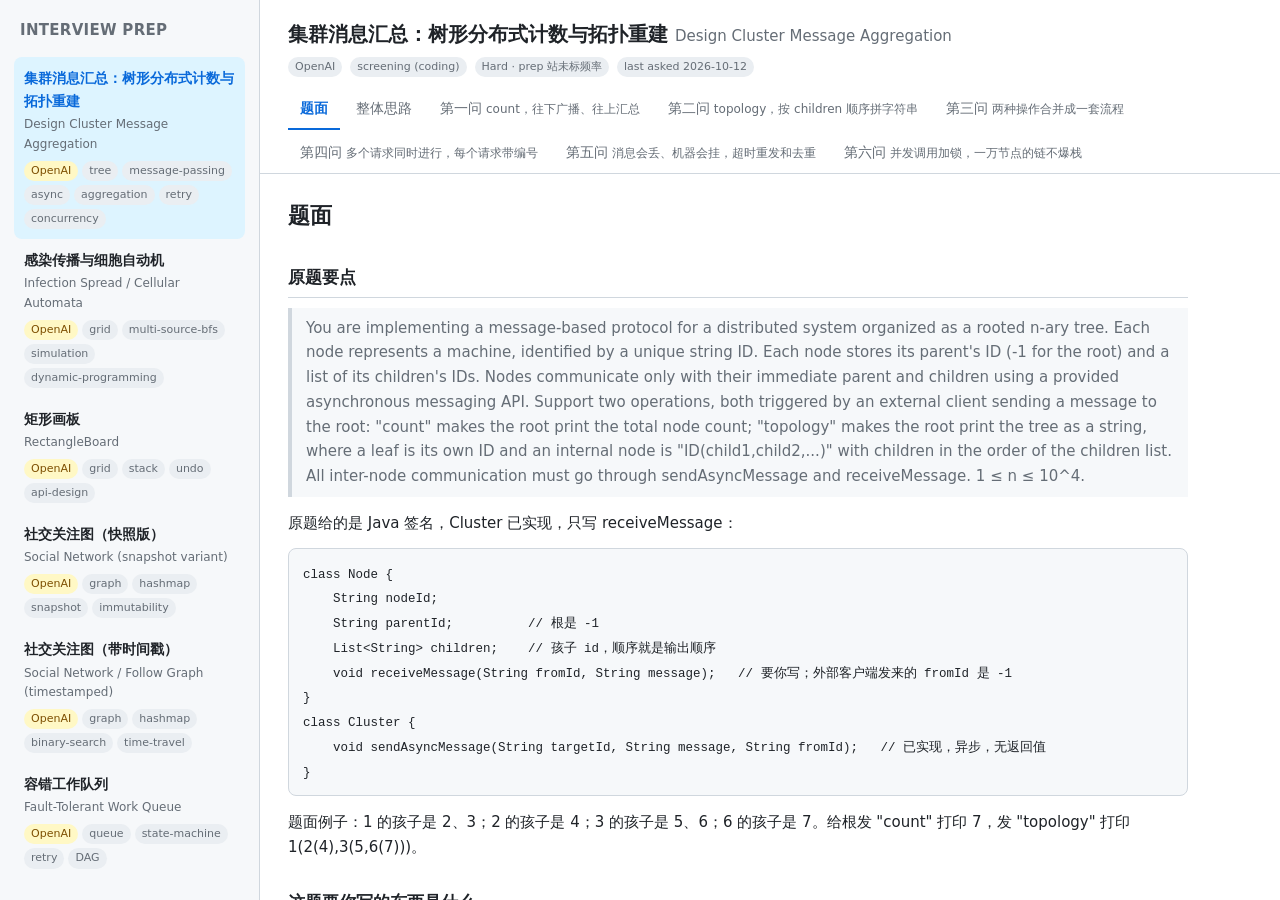
==== site/index.html @ 83093377 "interviewPrep: 题库站源码、六道题与 GitHub Pages 发布脚本 Co-Authored-By: Claude Fable 5.1 <noreply@anthropic.com>" ====
<!doctype html>
<html lang="zh-CN">
<head>
<meta charset="utf-8">
<meta name="viewport" content="width=device-width, initial-scale=1">
<title>Interview Prep</title>
<link rel="stylesheet" href="style.css?v=1792081049">
</head>
<body>
<div id="app"></div>
<script src="data.js?v=1792081049"></script>
<script src="app.js?v=1792081049"></script>
</body>
</html>
---- site/style.css ----
:root {
  --bg: #ffffff;
  --bg-soft: #f6f8fa;
  --border: #d0d7de;
  --text: #1f2328;
  --muted: #656d76;
  --accent: #0969da;
  --accent-soft: #ddf4ff;
  --add-bg: #e6ffec;
  --add-strong: #abf2bc;
  --del-bg: #ffebe9;
  --del-strong: #ffc1bd;
  --fold-bg: #f1f8ff;
  --ok: #1a7f37;
  --bad: #cf222e;
  --mono: "SF Mono", Menlo, Consolas, "Liberation Mono", monospace;
  --sans: -apple-system, system-ui, "PingFang SC", "Hiragino Sans GB", "Noto Sans CJK SC", "Microsoft YaHei", sans-serif;
}

* { box-sizing: border-box; }
html, body { margin: 0; height: 100%; }
body { font-family: var(--sans); color: var(--text); background: var(--bg); font-size: 15px; line-height: 1.65; }

#app { display: grid; grid-template-columns: 260px 1fr; height: 100vh; }

/* ---------------- sidebar ---------------- */
.sidebar { border-right: 1px solid var(--border); background: var(--bg-soft); padding: 18px 14px; overflow: auto; }
.sidebar h1 { font-size: 15px; margin: 0 0 14px 6px; letter-spacing: .02em; color: var(--muted); font-weight: 600; text-transform: uppercase; }
.plist { list-style: none; margin: 0; padding: 0; }
.plist li a { display: block; padding: 10px 10px; border-radius: 8px; text-decoration: none; color: var(--text); }
.plist li a:hover { background: #eaeef2; }
.plist li a.active { background: var(--accent-soft); color: var(--accent); }
.plist .t { font-weight: 600; font-size: 14px; }
.plist .s { font-size: 12px; color: var(--muted); margin-top: 2px; }
.plist .tags { margin-top: 6px; display: flex; flex-wrap: wrap; gap: 4px; }
.chip { display: inline-block; font-size: 11px; padding: 1px 7px; border-radius: 999px; background: #eaeef2; color: var(--muted); }
.chip.co { background: #fff8c5; color: #7d4e00; }

/* ---------------- main ---------------- */
.main { display: flex; flex-direction: column; min-width: 0; height: 100vh; }
.phead { padding: 18px 28px 0; border-bottom: 1px solid var(--border); }
.phead h2 { margin: 0; font-size: 20px; }
.phead .meta { margin: 6px 0 12px; display: flex; gap: 8px; flex-wrap: wrap; font-size: 12px; color: var(--muted); align-items: center; }
.tabs { display: flex; gap: 4px; flex-wrap: wrap; }
.tabs a { padding: 8px 12px; text-decoration: none; color: var(--muted); border-bottom: 2px solid transparent; font-size: 14px; margin-bottom: -1px; }
.tabs a:hover { color: var(--text); }
.tabs a.active { color: var(--accent); border-bottom-color: var(--accent); font-weight: 600; }
.tabs .sub { color: var(--muted); font-weight: 400; font-size: 12px; margin-left: 4px; }

.content { flex: 1; min-height: 0; overflow: auto; }
.content.scroll { padding: 24px 28px 48px; }
.doc { max-width: 900px; }

/* ---------------- markdown ---------------- */
.md h1 { font-size: 22px; margin: 0 0 16px; }
.md h2 { font-size: 17px; margin: 28px 0 10px; padding-bottom: 6px; border-bottom: 1px solid var(--border); }
.md h3 { font-size: 15px; margin: 20px 0 8px; color: #24292f; }
.md p { margin: 0 0 12px; }
.md ul, .md ol { margin: 0 0 12px; padding-left: 24px; }
.md li { margin: 4px 0; }
.md code { font-family: var(--mono); font-size: 12.5px; background: #eff1f3; padding: 1px 5px; border-radius: 4px; }
.md pre { background: var(--bg-soft); border: 1px solid var(--border); border-radius: 8px; padding: 12px 14px; overflow: auto; margin: 0 0 14px; }
.md pre code { background: none; padding: 0; font-size: 12.5px; line-height: 1.55; }
.md blockquote { margin: 0 0 14px; padding: 8px 14px; border-left: 4px solid var(--border); color: var(--muted); background: var(--bg-soft); }
.md blockquote p { margin: 0; }
.md table { border-collapse: collapse; margin: 0 0 16px; font-size: 13.5px; width: 100%; }
.md th, .md td { border: 1px solid var(--border); padding: 6px 10px; text-align: left; vertical-align: top; }
.md th { background: var(--bg-soft); font-weight: 600; }
.md strong { font-weight: 650; }

/* ---------------- step layout ---------------- */
.step { display: grid; grid-template-columns: minmax(380px, 46%) 1fr; height: 100%; min-height: 0; }
.step .notes { overflow: auto; padding: 22px 26px 48px; border-right: 1px solid var(--border); }
.step .codecol { display: flex; flex-direction: column; min-width: 0; min-height: 0; background: #fbfcfd; }
@media (max-width: 1100px) {
  .step { grid-template-columns: 1fr; height: auto; }
  .step .notes { border-right: none; border-bottom: 1px solid var(--border); }
  .content { overflow: auto; }
}

.toolbar { display: flex; align-items: center; gap: 14px; flex-wrap: wrap; padding: 10px 16px; border-bottom: 1px solid var(--border); background: var(--bg); font-size: 13px; }
.toolbar label { color: var(--muted); display: inline-flex; align-items: center; gap: 6px; }
.toolbar select { font: inherit; font-size: 13px; padding: 3px 6px; border: 1px solid var(--border); border-radius: 6px; background: var(--bg); }
.seg { display: inline-flex; border: 1px solid var(--border); border-radius: 6px; overflow: hidden; }
.seg button { font: inherit; font-size: 13px; padding: 4px 10px; border: 0; background: var(--bg); cursor: pointer; color: var(--muted); }
.seg button + button { border-left: 1px solid var(--border); }
.seg button.on { background: var(--accent-soft); color: var(--accent); font-weight: 600; }
.stats { font-family: var(--mono); font-size: 12px; }
.stats .a { color: var(--ok); } .stats .d { color: var(--bad); margin-left: 6px; }
.testchip { font-size: 12px; padding: 2px 8px; border-radius: 999px; margin-left: auto; }
.testchip.ok { background: #dafbe1; color: var(--ok); }
.testchip.bad { background: #ffebe9; color: var(--bad); }

.codeview { flex: 1; min-height: 0; overflow: auto; }
table.code { border-collapse: collapse; width: 100%; font-family: var(--mono); font-size: 12.5px; line-height: 1.5; }
table.code td { padding: 0 10px; white-space: pre; vertical-align: top; }
table.code td.ln { width: 1%; text-align: right; color: #8c959f; user-select: none; background: #f6f8fa; border-right: 1px solid #eaeef2; padding: 0 8px; }
table.code td.mk { width: 1%; padding: 0 4px; color: var(--muted); user-select: none; }
table.code tr.add td { background: var(--add-bg); }
table.code tr.add td.ln { background: var(--add-strong); }
table.code tr.add td.mk { color: var(--ok); }
table.code tr.del td { background: var(--del-bg); }
table.code tr.del td.ln { background: var(--del-strong); }
table.code tr.del td.mk { color: var(--bad); }
table.code tr.fold td { background: var(--fold-bg); color: var(--accent); cursor: pointer; text-align: center; padding: 3px; font-family: var(--sans); font-size: 12px; }
table.code tr.fold td:hover { text-decoration: underline; }
.empty { padding: 40px; color: var(--muted); text-align: center; }
pre.testout { margin: 0; padding: 14px 16px; font-family: var(--mono); font-size: 12px; white-space: pre-wrap; border-top: 1px solid var(--border); background: var(--bg); }

/* highlight */
.k { color: #cf222e; } .s { color: #0a3069; } .c { color: #6e7781; font-style: italic; } .n { color: #0550ae; } .d { color: #8250df; }

.stepnav { display: flex; justify-content: space-between; padding: 14px 26px; border-top: 1px solid var(--border); font-size: 14px; background: var(--bg); }
.stepnav a { color: var(--accent); text-decoration: none; }
.stepnav a:hover { text-decoration: underline; }
.stepnav .dis { color: var(--muted); }

/* ---------------- 窄屏：侧栏收起，题目用下拉框选 ---------------- */
.psel { display: none; }
@media (max-width: 900px) {
  #app { grid-template-columns: 1fr; }
  .sidebar { display: none; }
  .psel { display: block; margin: 0 0 10px; }
  .psel select { width: 100%; font: inherit; font-size: 14px; padding: 6px 8px; border: 1px solid var(--border); border-radius: 6px; background: var(--bg); }
  .phead { padding: 12px 16px 0; }
  .phead h2 { font-size: 17px; }
  .content.scroll { padding: 16px 16px 40px; }
  .step .notes { padding: 16px 16px 32px; }
  .toolbar { padding: 8px 12px; gap: 10px; }
  .stepnav { padding: 12px 16px; }
}
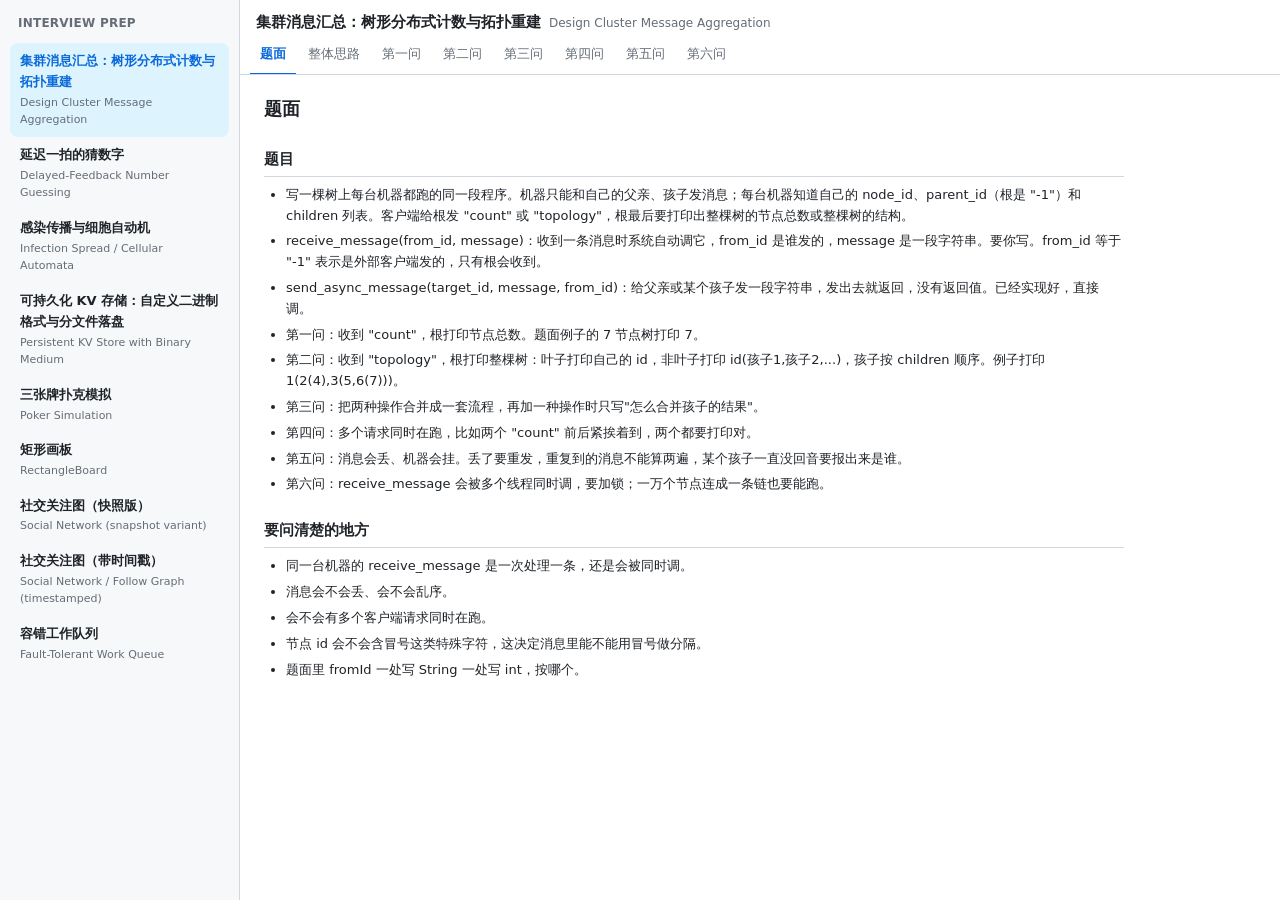
==== commit e92393a6: "题库改版：题面只说题目是什么、每问加“这一问要做什么”、笔记压成四段；iPad 左文右码布局、页面不整体滚动、字号调小；测试用例独立按钮 Co-Authored-By: Claude Fable 5." ====
--- a/site/index.html
+++ b/site/index.html
@@ -4,11 +4,11 @@
 <meta charset="utf-8">
 <meta name="viewport" content="width=device-width, initial-scale=1">
 <title>Interview Prep</title>
-<link rel="stylesheet" href="style.css?v=1792081049">
+<link rel="stylesheet" href="style.css?v=1792083086">
 </head>
 <body>
 <div id="app"></div>
-<script src="data.js?v=1792081049"></script>
-<script src="app.js?v=1792081049"></script>
+<script src="data.js?v=1792083086"></script>
+<script src="app.js?v=1792083086"></script>
 </body>
 </html>
--- a/site/style.css
+++ b/site/style.css
@@ -18,114 +18,140 @@
 }
 
 * { box-sizing: border-box; }
-html, body { margin: 0; height: 100%; }
-body { font-family: var(--sans); color: var(--text); background: var(--bg); font-size: 15px; line-height: 1.65; }
+/* 页面本身不滚动，只有各自的栏滚动；否则 iPad 上会出现页面和代码栏互相抢滚动的情况 */
+html, body { margin: 0; height: 100%; overflow: hidden; overscroll-behavior: none; }
+body { font-family: var(--sans); color: var(--text); background: var(--bg); font-size: 13px; line-height: 1.6; -webkit-text-size-adjust: 100%; }
 
-#app { display: grid; grid-template-columns: 260px 1fr; height: 100vh; }
+#app { display: grid; grid-template-columns: 240px 1fr; height: 100vh; height: 100dvh; }
+.scrollable, .sidebar, .content.scroll, .step .notes, .codeview, .tabs { overscroll-behavior: contain; -webkit-overflow-scrolling: touch; }
 
 /* ---------------- sidebar ---------------- */
-.sidebar { border-right: 1px solid var(--border); background: var(--bg-soft); padding: 18px 14px; overflow: auto; }
-.sidebar h1 { font-size: 15px; margin: 0 0 14px 6px; letter-spacing: .02em; color: var(--muted); font-weight: 600; text-transform: uppercase; }
+.sidebar { border-right: 1px solid var(--border); background: var(--bg-soft); padding: 14px 10px; overflow: auto; min-height: 0; }
+.sidebar h1 { font-size: 12px; margin: 0 0 10px 8px; letter-spacing: .02em; color: var(--muted); font-weight: 600; text-transform: uppercase; }
 .plist { list-style: none; margin: 0; padding: 0; }
-.plist li a { display: block; padding: 10px 10px; border-radius: 8px; text-decoration: none; color: var(--text); }
+.plist li a { display: block; padding: 8px 10px; border-radius: 8px; text-decoration: none; color: var(--text); }
 .plist li a:hover { background: #eaeef2; }
 .plist li a.active { background: var(--accent-soft); color: var(--accent); }
-.plist .t { font-weight: 600; font-size: 14px; }
-.plist .s { font-size: 12px; color: var(--muted); margin-top: 2px; }
-.plist .tags { margin-top: 6px; display: flex; flex-wrap: wrap; gap: 4px; }
-.chip { display: inline-block; font-size: 11px; padding: 1px 7px; border-radius: 999px; background: #eaeef2; color: var(--muted); }
+.plist .t { font-weight: 600; font-size: 13px; }
+.plist .s { font-size: 11px; color: var(--muted); margin-top: 1px; }
+.plist .tags { margin-top: 5px; display: flex; flex-wrap: wrap; gap: 4px; }
+.chip { display: inline-block; font-size: 11px; padding: 1px 7px; border-radius: 999px; background: #eaeef2; color: var(--muted); white-space: nowrap; }
 .chip.co { background: #fff8c5; color: #7d4e00; }
 
 /* ---------------- main ---------------- */
-.main { display: flex; flex-direction: column; min-width: 0; height: 100vh; }
-.phead { padding: 18px 28px 0; border-bottom: 1px solid var(--border); }
-.phead h2 { margin: 0; font-size: 20px; }
-.phead .meta { margin: 6px 0 12px; display: flex; gap: 8px; flex-wrap: wrap; font-size: 12px; color: var(--muted); align-items: center; }
-.tabs { display: flex; gap: 4px; flex-wrap: wrap; }
-.tabs a { padding: 8px 12px; text-decoration: none; color: var(--muted); border-bottom: 2px solid transparent; font-size: 14px; margin-bottom: -1px; }
+.main { display: flex; flex-direction: column; min-width: 0; min-height: 0; height: 100%; }
+.phead { border-bottom: 1px solid var(--border); background: var(--bg); flex-shrink: 0; }
+.titlebar { display: flex; align-items: center; gap: 10px; padding: 8px 16px 0; min-height: 36px; }
+.ptitle { margin: 0; font-size: 15px; flex: 1; min-width: 0; white-space: nowrap; overflow: hidden; text-overflow: ellipsis; }
+.ptitle .en { color: var(--muted); font-weight: 400; font-size: 12px; margin-left: 8px; }
+.meta { display: flex; gap: 6px; flex-shrink: 0; }
+.psel { display: none; flex: 1; min-width: 0; font: inherit; font-size: 14px; font-weight: 600; padding: 4px 8px; border: 1px solid var(--border); border-radius: 6px; background: var(--bg); color: var(--text); }
+
+/* 页签永远一行，放不下就横向滑，不往下堆 */
+.tabs { display: flex; flex-wrap: nowrap; gap: 2px; overflow-x: auto; padding: 0 10px; scrollbar-width: none; }
+.tabs::-webkit-scrollbar { display: none; }
+.tabs a { flex-shrink: 0; padding: 8px 10px; text-decoration: none; color: var(--muted); border-bottom: 2px solid transparent; font-size: 13px; margin-bottom: -1px; white-space: nowrap; }
 .tabs a:hover { color: var(--text); }
 .tabs a.active { color: var(--accent); border-bottom-color: var(--accent); font-weight: 600; }
-.tabs .sub { color: var(--muted); font-weight: 400; font-size: 12px; margin-left: 4px; }
+.tabs .sub { display: none; color: var(--muted); font-weight: 400; font-size: 11px; margin-left: 4px; }
+@media (min-width: 1300px) { .tabs .sub { display: inline; } }
 
-.content { flex: 1; min-height: 0; overflow: auto; }
-.content.scroll { padding: 24px 28px 48px; }
-.doc { max-width: 900px; }
+.content { flex: 1; min-height: 0; display: flex; flex-direction: column; overflow: hidden; }
+.content.scroll { display: block; overflow: auto; padding: 20px 24px 60px; }
+.doc { max-width: 860px; }
 
 /* ---------------- markdown ---------------- */
-.md h1 { font-size: 22px; margin: 0 0 16px; }
-.md h2 { font-size: 17px; margin: 28px 0 10px; padding-bottom: 6px; border-bottom: 1px solid var(--border); }
-.md h3 { font-size: 15px; margin: 20px 0 8px; color: #24292f; }
-.md p { margin: 0 0 12px; }
-.md ul, .md ol { margin: 0 0 12px; padding-left: 24px; }
-.md li { margin: 4px 0; }
-.md code { font-family: var(--mono); font-size: 12.5px; background: #eff1f3; padding: 1px 5px; border-radius: 4px; }
-.md pre { background: var(--bg-soft); border: 1px solid var(--border); border-radius: 8px; padding: 12px 14px; overflow: auto; margin: 0 0 14px; }
-.md pre code { background: none; padding: 0; font-size: 12.5px; line-height: 1.55; }
-.md blockquote { margin: 0 0 14px; padding: 8px 14px; border-left: 4px solid var(--border); color: var(--muted); background: var(--bg-soft); }
+.md h1 { font-size: 18px; margin: 0 0 14px; }
+.md h2 { font-size: 14.5px; margin: 24px 0 8px; padding-bottom: 5px; border-bottom: 1px solid var(--border); }
+.md h3 { font-size: 13.5px; margin: 16px 0 6px; color: #24292f; }
+.md p { margin: 0 0 10px; }
+.md ul, .md ol { margin: 0 0 10px; padding-left: 22px; }
+.md li { margin: 5px 0; }
+.md code { font-family: var(--mono); font-size: 11.5px; background: #eff1f3; padding: 1px 5px; border-radius: 4px; }
+.md pre { background: var(--bg-soft); border: 1px solid var(--border); border-radius: 8px; padding: 10px 12px; overflow: auto; margin: 0 0 12px; }
+.md pre code { background: none; padding: 0; font-size: 11.5px; line-height: 1.5; }
+.md blockquote { margin: 0 0 12px; padding: 6px 12px; border-left: 4px solid var(--border); color: var(--muted); background: var(--bg-soft); }
 .md blockquote p { margin: 0; }
-.md table { border-collapse: collapse; margin: 0 0 16px; font-size: 13.5px; width: 100%; }
-.md th, .md td { border: 1px solid var(--border); padding: 6px 10px; text-align: left; vertical-align: top; }
+.md table { border-collapse: collapse; margin: 0 0 14px; font-size: 12px; width: 100%; }
+.md th, .md td { border: 1px solid var(--border); padding: 5px 8px; text-align: left; vertical-align: top; }
 .md th { background: var(--bg-soft); font-weight: 600; }
 .md strong { font-weight: 650; }
 
-/* ---------------- step layout ---------------- */
-.step { display: grid; grid-template-columns: minmax(380px, 46%) 1fr; height: 100%; min-height: 0; }
-.step .notes { overflow: auto; padding: 22px 26px 48px; border-right: 1px solid var(--border); }
+/* ---------------- step layout：左文字右代码，两栏各自滚 ---------------- */
+.panebar { display: none; padding: 6px 12px; border-bottom: 1px solid var(--border); background: var(--bg); flex-shrink: 0; }
+.step { display: grid; grid-template-columns: minmax(260px, 38%) 1fr; flex: 1; min-height: 0; }
+.step .notes { overflow: auto; min-height: 0; padding: 14px 18px 40px; border-right: 1px solid var(--border); font-size: 13px; }
+.step .notes .md h1 { font-size: 15px; margin: 0 0 12px; }
+.step .notes .md h2 { font-size: 13px; margin: 18px 0 6px; color: var(--muted); text-transform: none; }
+.step .notes .md li { margin: 6px 0; }
 .step .codecol { display: flex; flex-direction: column; min-width: 0; min-height: 0; background: #fbfcfd; }
-@media (max-width: 1100px) {
-  .step { grid-template-columns: 1fr; height: auto; }
-  .step .notes { border-right: none; border-bottom: 1px solid var(--border); }
-  .content { overflow: auto; }
-}
+.step.pane-both .innotes { display: none; }
 
-.toolbar { display: flex; align-items: center; gap: 14px; flex-wrap: wrap; padding: 10px 16px; border-bottom: 1px solid var(--border); background: var(--bg); font-size: 13px; }
-.toolbar label { color: var(--muted); display: inline-flex; align-items: center; gap: 6px; }
-.toolbar select { font: inherit; font-size: 13px; padding: 3px 6px; border: 1px solid var(--border); border-radius: 6px; background: var(--bg); }
+details.more { margin-top: 20px; border-top: 1px solid var(--border); padding-top: 8px; }
+details.more summary { cursor: pointer; color: var(--accent); font-size: 13px; user-select: none; }
+details.more .morebody { margin-top: 8px; }
+
+.toolbar { display: flex; align-items: center; gap: 10px 12px; flex-wrap: wrap; padding: 7px 12px; border-bottom: 1px solid var(--border); background: var(--bg); font-size: 12px; flex-shrink: 0; }
+.toolbar label { color: var(--muted); display: inline-flex; align-items: center; gap: 5px; white-space: nowrap; }
+.toolbar label.right { margin-left: auto; }
+.toolbar select { font: inherit; font-size: 12px; padding: 3px 6px; border: 1px solid var(--border); border-radius: 6px; background: var(--bg); max-width: 170px; }
 .seg { display: inline-flex; border: 1px solid var(--border); border-radius: 6px; overflow: hidden; }
-.seg button { font: inherit; font-size: 13px; padding: 4px 10px; border: 0; background: var(--bg); cursor: pointer; color: var(--muted); }
+.seg button { font: inherit; font-size: 12px; padding: 5px 10px; border: 0; background: var(--bg); cursor: pointer; color: var(--muted); white-space: nowrap; }
 .seg button + button { border-left: 1px solid var(--border); }
 .seg button.on { background: var(--accent-soft); color: var(--accent); font-weight: 600; }
-.stats { font-family: var(--mono); font-size: 12px; }
+.stats { font-family: var(--mono); font-size: 11px; }
 .stats .a { color: var(--ok); } .stats .d { color: var(--bad); margin-left: 6px; }
-.testchip { font-size: 12px; padding: 2px 8px; border-radius: 999px; margin-left: auto; }
-.testchip.ok { background: #dafbe1; color: var(--ok); }
-.testchip.bad { background: #ffebe9; color: var(--bad); }
+.dot { display: inline-block; width: 7px; height: 7px; border-radius: 50%; margin-left: 5px; vertical-align: middle; }
+.dot.ok { background: var(--ok); } .dot.bad { background: var(--bad); }
+.testbanner { padding: 6px 14px; font-size: 12px; border-bottom: 1px solid var(--border); flex-shrink: 0; }
+.testbanner.ok { background: #dafbe1; color: var(--ok); }
+.testbanner.bad { background: #ffebe9; color: var(--bad); }
 
 .codeview { flex: 1; min-height: 0; overflow: auto; }
-table.code { border-collapse: collapse; width: 100%; font-family: var(--mono); font-size: 12.5px; line-height: 1.5; }
+table.code { border-collapse: collapse; width: 100%; font-family: var(--mono); font-size: 11.5px; line-height: 1.5; }
 table.code td { padding: 0 10px; white-space: pre; vertical-align: top; }
-table.code td.ln { width: 1%; text-align: right; color: #8c959f; user-select: none; background: #f6f8fa; border-right: 1px solid #eaeef2; padding: 0 8px; }
-table.code td.mk { width: 1%; padding: 0 4px; color: var(--muted); user-select: none; }
+table.code.wrap td { white-space: pre-wrap; word-break: break-all; }
+table.code td.ln { width: 1%; text-align: right; color: #8c959f; user-select: none; background: #f6f8fa; border-right: 1px solid #eaeef2; padding: 0 8px; white-space: nowrap; }
+table.code td.mk { width: 1%; padding: 0 4px; color: var(--muted); user-select: none; white-space: nowrap; }
 table.code tr.add td { background: var(--add-bg); }
 table.code tr.add td.ln { background: var(--add-strong); }
 table.code tr.add td.mk { color: var(--ok); }
 table.code tr.del td { background: var(--del-bg); }
 table.code tr.del td.ln { background: var(--del-strong); }
 table.code tr.del td.mk { color: var(--bad); }
-table.code tr.fold td { background: var(--fold-bg); color: var(--accent); cursor: pointer; text-align: center; padding: 3px; font-family: var(--sans); font-size: 12px; }
+table.code tr.fold td { background: var(--fold-bg); color: var(--accent); cursor: pointer; text-align: center; padding: 4px; font-family: var(--sans); font-size: 11px; white-space: normal; }
 table.code tr.fold td:hover { text-decoration: underline; }
 .empty { padding: 40px; color: var(--muted); text-align: center; }
-pre.testout { margin: 0; padding: 14px 16px; font-family: var(--mono); font-size: 12px; white-space: pre-wrap; border-top: 1px solid var(--border); background: var(--bg); }
+pre.testout { margin: 0; padding: 12px 14px; font-family: var(--mono); font-size: 11px; white-space: pre-wrap; border-bottom: 1px solid var(--border); background: var(--bg); max-height: 40%; overflow: auto; flex-shrink: 0; }
 
 /* highlight */
 .k { color: #cf222e; } .s { color: #0a3069; } .c { color: #6e7781; font-style: italic; } .n { color: #0550ae; } .d { color: #8250df; }
 
-.stepnav { display: flex; justify-content: space-between; padding: 14px 26px; border-top: 1px solid var(--border); font-size: 14px; background: var(--bg); }
+.stepnav { display: flex; justify-content: space-between; padding: 9px 16px; border-top: 1px solid var(--border); font-size: 13px; background: var(--bg); flex-shrink: 0; }
+.stepnav.innotes { margin: 24px -18px -40px; }
 .stepnav a { color: var(--accent); text-decoration: none; }
 .stepnav a:hover { text-decoration: underline; }
 .stepnav .dis { color: var(--muted); }
 
-/* ---------------- 窄屏：侧栏收起，题目用下拉框选 ---------------- */
-.psel { display: none; }
-@media (max-width: 900px) {
+/* ---------------- 1200px 以下（含 iPad 横屏）：侧栏收起，题目用下拉框选，去掉标签 ---------------- */
+@media (max-width: 1199px) {
   #app { grid-template-columns: 1fr; }
   .sidebar { display: none; }
-  .psel { display: block; margin: 0 0 10px; }
-  .psel select { width: 100%; font: inherit; font-size: 14px; padding: 6px 8px; border: 1px solid var(--border); border-radius: 6px; background: var(--bg); }
-  .phead { padding: 12px 16px 0; }
-  .phead h2 { font-size: 17px; }
-  .content.scroll { padding: 16px 16px 40px; }
-  .step .notes { padding: 16px 16px 32px; }
-  .toolbar { padding: 8px 12px; gap: 10px; }
-  .stepnav { padding: 12px 16px; }
+  .psel { display: block; }
+  .ptitle, .meta { display: none; }
+  .titlebar { padding: 6px 10px 0; }
+  .tabs { padding: 0 6px; }
+  .content.scroll { padding: 14px 14px 50px; }
 }
+
+/* ---------------- 720px 以下（iPad 分屏、手机）：两栏放不下，切换看思路或代码 ---------------- */
+@media (max-width: 719px) {
+  .panebar { display: block; }
+  .step { grid-template-columns: 1fr; }
+  .step .notes { border-right: none; padding: 12px 14px 0; }
+  .step.pane-notes .codecol { display: none; }
+  .step.pane-code .notes { display: none; }
+  .stepnav.innotes { margin: 24px -14px 0; }
+  .toolbar { padding: 6px 10px; gap: 8px 10px; }
+  .toolbar select { max-width: 130px; }
+}
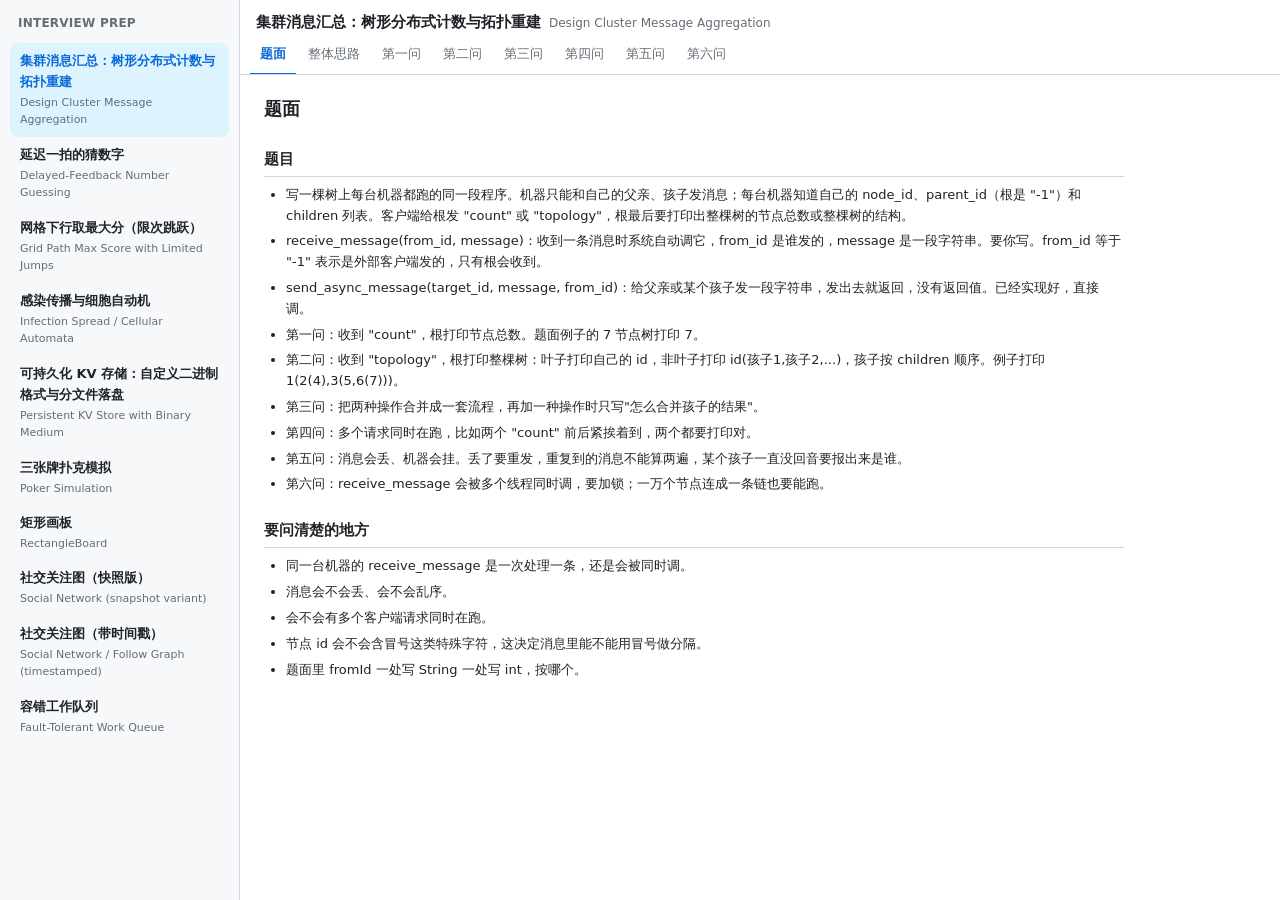
==== commit 5eacd9f0: "加 grid-path-jumps：网格下行取最大分（限次跳跃），四问 Co-Authored-By: Claude Fable 5.1 <noreply@anthropic.com>" ====
--- a/site/index.html
+++ b/site/index.html
@@ -4,11 +4,11 @@
 <meta charset="utf-8">
 <meta name="viewport" content="width=device-width, initial-scale=1">
 <title>Interview Prep</title>
-<link rel="stylesheet" href="style.css?v=1792083086">
+<link rel="stylesheet" href="style.css?v=1792100945">
 </head>
 <body>
 <div id="app"></div>
-<script src="data.js?v=1792083086"></script>
-<script src="app.js?v=1792083086"></script>
+<script src="data.js?v=1792100945"></script>
+<script src="app.js?v=1792100945"></script>
 </body>
 </html>
